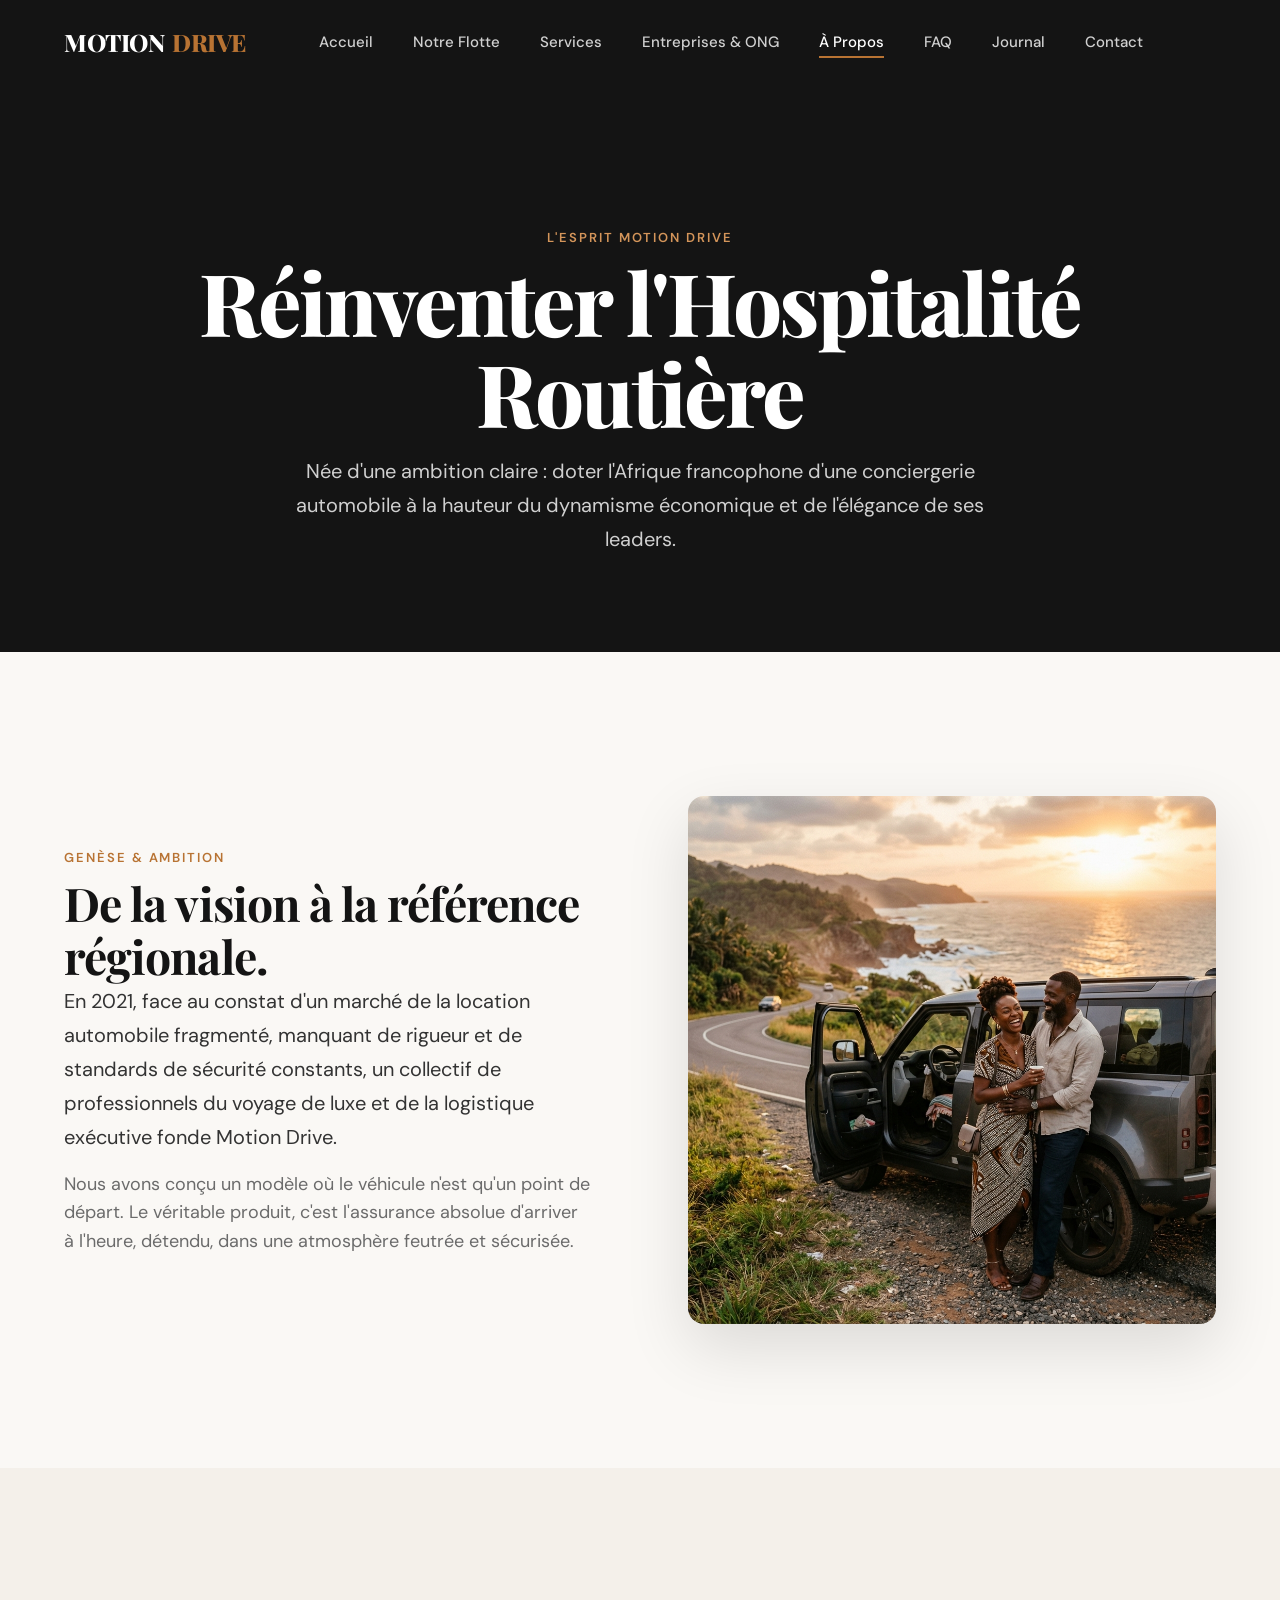
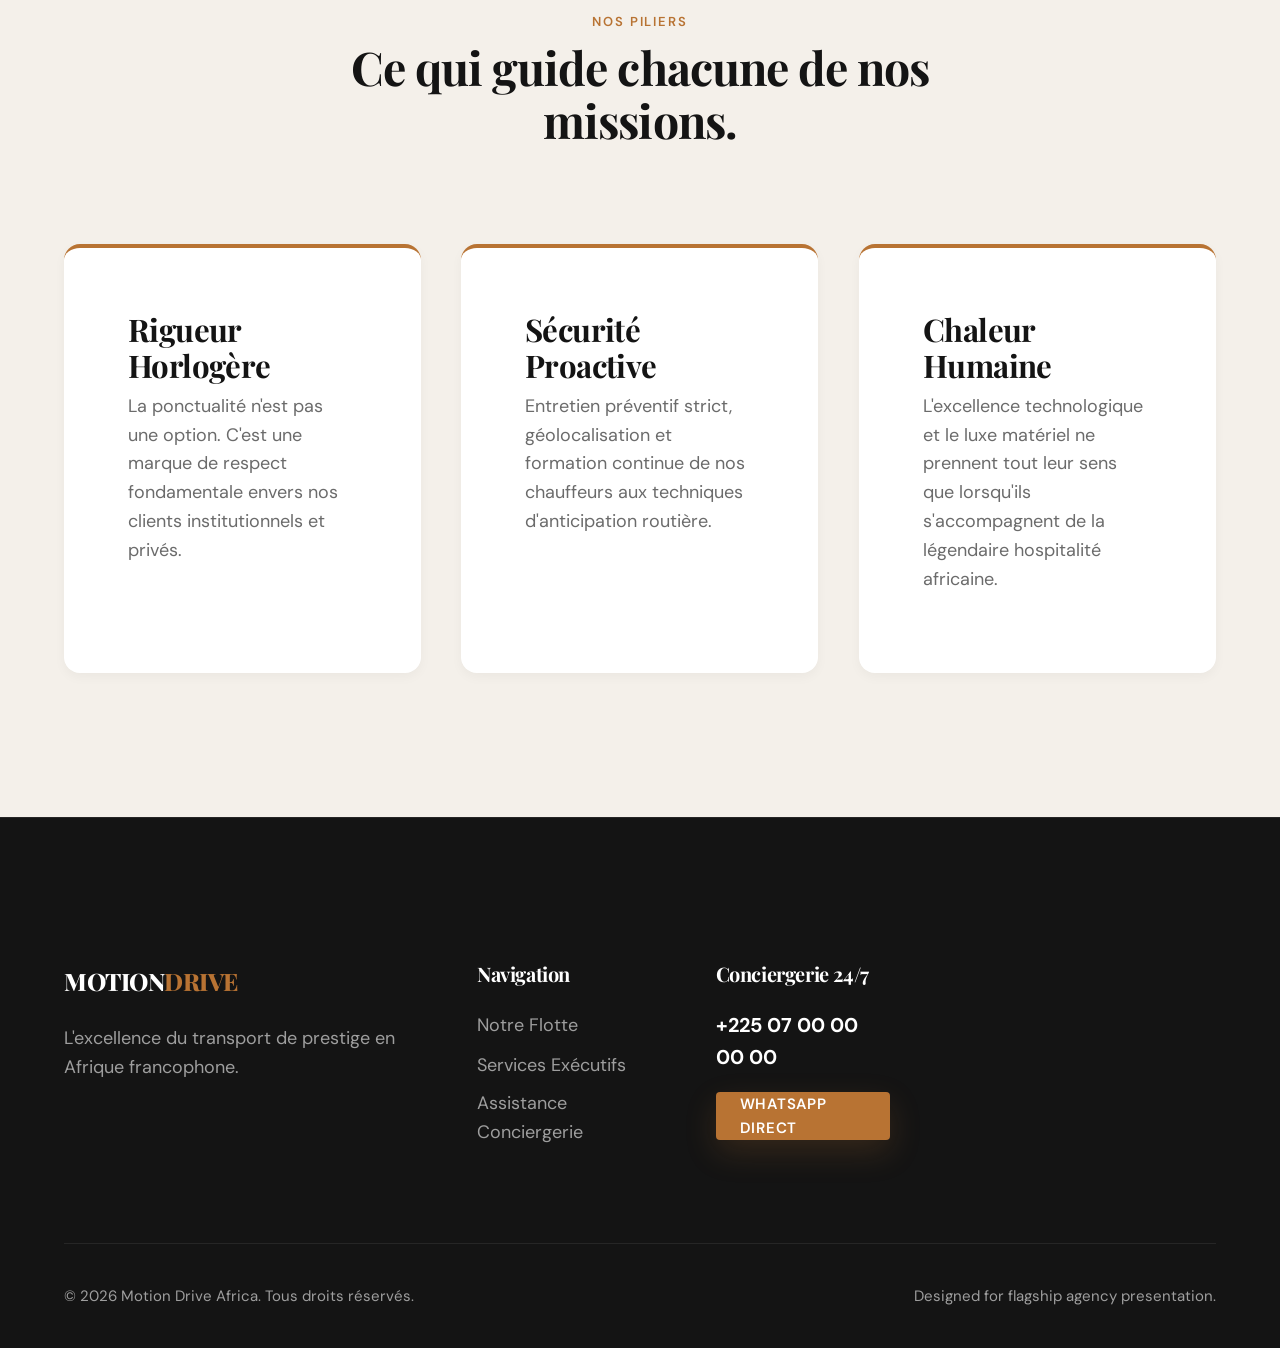
==== about.html @ 5dbb43c7 "feat: add about page detailing African luxury brand vision and core values" ====
<!DOCTYPE html>
<html lang="fr">
<head>
    <meta charset="UTF-8">
    <meta name="viewport" content="width=device-width, initial-scale=1.0">
    <title>À Propos de Motion Drive — Notre Vision & Philosophie</title>
    <meta name="description" content="Découvrez l'histoire de Motion Drive, née de la volonté d'offrir à l'Afrique de l'Ouest un service de location automobile aux standards internationaux de luxe et de sécurité.">
    
    <link rel="stylesheet" href="./css/reset.css">
    <link rel="stylesheet" href="./css/root.css">
    <link rel="stylesheet" href="./css/typography.css">
    <link rel="stylesheet" href="./css/components.css">
    <link rel="stylesheet" href="./css/animations.css">
    <link rel="stylesheet" href="./css/about.css">
</head>
<body>

    <!-- NAVIGATION -->
    <header class="navbar scrolled">
        <div class="container navbar-inner">
            <a href="index.html" class="logo">MOTION<span>DRIVE</span></a>
            <nav class="nav-links">
                <a href="index.html" class="nav-link">Accueil</a>
                <a href="flotte.html" class="nav-link">Notre Flotte</a>
                <a href="services.html" class="nav-link">Services</a>
                <a href="corporate.html" class="nav-link">Entreprises & ONG</a>
                <a href="about.html" class="nav-link active">À Propos</a>
                <a href="faq.html" class="nav-link">FAQ</a>
                <a href="blog.html" class="nav-link">Journal</a>
                <a href="contact.html" class="nav-link">Contact</a>
            </nav>
            <div class="nav-actions" style="display: flex; gap: 12px; align-items: center;">
                <a href="contact.html" class="btn btn-copper" style="display: none; @media(min-width:768px){display:inline-flex;}">Assistance VIP</a>
                <button class="menu-toggle" aria-label="Menu"><span></span><span></span><span></span></button>
            </div>
        </div>
    </header>

    <!-- MOBILE OVERLAY MENU -->
    <div class="mobile-menu">
        <nav class="mobile-nav-links">
            <a href="index.html" class="mobile-nav-link">Accueil</a>
            <a href="flotte.html" class="mobile-nav-link">Notre Flotte</a>
            <a href="services.html" class="mobile-nav-link">Services</a>
            <a href="corporate.html" class="mobile-nav-link">Entreprises & ONG</a>
            <a href="about.html" class="mobile-nav-link text-copper">À Propos</a>
            <a href="faq.html" class="mobile-nav-link">FAQ</a>
            <a href="blog.html" class="mobile-nav-link">Journal</a>
            <a href="contact.html" class="mobile-nav-link">Contact</a>
        </nav>
    </div>

    <!-- ABOUT HERO -->
    <section class="about-hero">
        <div class="container reveal">
            <span class="text-caption" style="color: var(--color-copper-light);">L'Esprit Motion Drive</span>
            <h1 class="text-display" style="color: white; margin-bottom: var(--space-sm);">Réinventer l'Hospitalité Routière</h1>
            <p class="text-lead" style="color: rgba(255,255,255,0.8); max-width: 700px; margin: 0 auto;">Née d'une ambition claire : doter l'Afrique francophone d'une conciergerie automobile à la hauteur du dynamisme économique et de l'élégance de ses leaders.</p>
        </div>
    </section>

    <!-- STORY SECTION -->
    <section class="story-section">
        <div class="container">
            <div class="story-grid">
                <div class="reveal">
                    <span class="text-caption">Genèse & Ambition</span>
                    <h2>De la vision à la référence régionale.</h2>
                    <p class="text-lead">En 2021, face au constat d'un marché de la location automobile fragmenté, manquant de rigueur et de standards de sécurité constants, un collectif de professionnels du voyage de luxe et de la logistique exécutive fonde Motion Drive.</p>
                    <p>Nous avons conçu un modèle où le véhicule n'est qu'un point de départ. Le véritable produit, c'est l'assurance absolue d'arriver à l'heure, détendu, dans une atmosphère feutrée et sécurisée.</p>
                </div>
                <div class="reveal reveal-delay-2" style="border-radius: var(--radius-lg); overflow: hidden; box-shadow: var(--shadow-lg);">
                    <img src="./assets/images/story_couple.png" alt="Visionnaires de Motion Drive">
                </div>
            </div>
        </div>
    </section>

    <!-- VALUES SECTION -->
    <section class="values-section">
        <div class="container">
            <div class="section-header reveal" style="text-align: center; max-width: 700px; margin: 0 auto var(--space-2xl);">
                <span class="text-caption">Nos Piliers</span>
                <h2>Ce qui guide chacune de nos missions.</h2>
            </div>

            <div class="values-grid">
                <div class="value-card reveal">
                    <h3 style="margin-bottom: var(--space-xs);">Rigueur Horlogère</h3>
                    <p>La ponctualité n'est pas une option. C'est une marque de respect fondamentale envers nos clients institutionnels et privés.</p>
                </div>
                <div class="value-card reveal reveal-delay-1">
                    <h3 style="margin-bottom: var(--space-xs);">Sécurité Proactive</h3>
                    <p>Entretien préventif strict, géolocalisation et formation continue de nos chauffeurs aux techniques d'anticipation routière.</p>
                </div>
                <div class="value-card reveal reveal-delay-2">
                    <h3 style="margin-bottom: var(--space-xs);">Chaleur Humaine</h3>
                    <p>L'excellence technologique et le luxe matériel ne prennent tout leur sens que lorsqu'ils s'accompagnent de la légendaire hospitalité africaine.</p>
                </div>
            </div>
        </div>
    </section>

    <!-- FOOTER -->
    <footer class="footer">
        <div class="container">
            <div class="footer-grid">
                <div class="footer-col">
                    <a href="index.html" class="logo" style="margin-bottom: var(--space-md); display: inline-block;">MOTION<span>DRIVE</span></a>
                    <p style="color: var(--color-stone-light);">L'excellence du transport de prestige en Afrique francophone.</p>
                </div>
                <div class="footer-col">
                    <h4>Navigation</h4>
                    <div class="footer-links">
                        <a href="flotte.html">Notre Flotte</a>
                        <a href="services.html">Services Exécutifs</a>
                        <a href="contact.html">Assistance Conciergerie</a>
                    </div>
                </div>
                <div class="footer-col">
                    <h4>Conciergerie 24/7</h4>
                    <div style="font-size: var(--text-lg); font-weight: 700; color: white; margin: var(--space-xs) 0 var(--space-sm);">+225 07 00 00 00 00</div>
                    <a href="https://wa.me/2250700000000" target="_blank" class="btn btn-copper" style="min-height: 44px;">WhatsApp Direct</a>
                </div>
            </div>
            <div class="footer-bottom">
                <div>&copy; 2026 Motion Drive Africa. Tous droits réservés.</div>
                <div>Designed for flagship agency presentation.</div>
            </div>
        </div>
    </footer>

    <script src="./js/main.js"></script>
    <script src="./js/animations.js"></script>
</body>
</html>
---- css/root.css ----
/* ==========================================================================
   MOTION DRIVE - DESIGN TOKENS & CORE VARIABLES
   Flagship Digital Experience for Premium Car Rental
   ========================================================================== */

@import url('https://fonts.googleapis.com/css2?family=DM+Sans:ital,opsz,wght@0,9..40,100..1000;1,9..40,100..1000&family=Playfair+Display:ital,wght@0,400..900;1,400..900&display=swap');

:root {
    /* Color Palette - Luxury African Realism */
    --color-graphite: #141414;
    --color-graphite-mid: #222222;
    --color-graphite-light: #333333;
    --color-stone: #6b6b6b;
    --color-stone-light: #9e9e9e;
    --color-warm-white: #faf8f5;
    --color-cream: #f4f0ea;
    --color-white: #ffffff;
    
    /* Copper Accents */
    --color-copper: #b87333;
    --color-copper-light: #d4955a;
    --color-copper-dark: #8c5523;
    --color-copper-pale: rgba(184, 115, 51, 0.08);

    /* Typography */
    --font-display: 'Playfair Display', Georgia, serif;
    --font-body: 'DM Sans', -apple-system, BlinkMacSystemFont, sans-serif;

    /* Responsive Typography Scale - Mobile First Fluid Sizing */
    --text-xs: clamp(0.75rem, 0.7rem + 0.25vw, 0.8125rem);
    --text-sm: clamp(0.875rem, 0.8rem + 0.35vw, 0.9375rem);
    --text-base: clamp(1rem, 0.95rem + 0.25vw, 1.125rem);
    --text-lg: clamp(1.125rem, 1.05rem + 0.35vw, 1.25rem);
    --text-xl: clamp(1.25rem, 1.15rem + 0.5vw, 1.5rem);
    --text-2xl: clamp(1.5rem, 1.35rem + 0.75vw, 2rem);
    --text-3xl: clamp(2rem, 1.7rem + 1.5vw, 3rem);
    --text-4xl: clamp(2.5rem, 2rem + 2.5vw, 4.5rem);
    --text-display: clamp(3rem, 2.2rem + 4vw, 6.5rem);

    /* Spacing Scale */
    --space-2xs: 0.25rem;
    --space-xs: 0.5rem;
    --space-sm: 1rem;
    --space-md: 1.5rem;
    --space-lg: 2.5rem;
    --space-xl: 4rem;
    --space-2xl: 6rem;
    --space-3xl: 9rem;

    /* Layout */
    --container-max: 1400px;
    --container-padding: clamp(1.25rem, 5vw, 4rem);
    --header-height: 84px;

    /* Shadows - Natural & Soft */
    --shadow-sm: 0 4px 12px rgba(0, 0, 0, 0.04);
    --shadow-md: 0 12px 32px rgba(0, 0, 0, 0.08);
    --shadow-lg: 0 24px 64px rgba(0, 0, 0, 0.12);
    --shadow-copper: 0 12px 32px rgba(184, 115, 51, 0.2);

    /* Borders & Radii */
    --radius-sm: 4px;
    --radius-md: 8px;
    --radius-lg: 16px;
    --border-light: 1px solid rgba(0, 0, 0, 0.08);
    --border-dark: 1px solid rgba(255, 255, 255, 0.12);

    /* Transitions */
    --transition-fast: 0.2s cubic-bezier(0.16, 1, 0.3, 1);
    --transition-smooth: 0.6s cubic-bezier(0.16, 1, 0.3, 1);
    --transition-slow: 1s cubic-bezier(0.16, 1, 0.3, 1);
}
---- css/typography.css ----
/* ==========================================================================
   TYPOGRAPHY HIERARCHY
   ========================================================================== */

h1, h2, h3, h4, h5, h6 {
    font-family: var(--font-display);
    font-weight: 700;
    line-height: 1.15;
    color: var(--color-graphite);
    letter-spacing: -0.02em;
}

.text-display {
    font-size: var(--text-display);
    font-weight: 800;
    line-height: 1.05;
    letter-spacing: -0.03em;
}

h1 { font-size: var(--text-4xl); }
h2 { font-size: var(--text-3xl); }
h3 { font-size: var(--text-2xl); }
h4 { font-size: var(--text-xl); }
h5 { font-size: var(--text-lg); font-family: var(--font-body); font-weight: 600; }
h6 { font-size: var(--text-base); font-family: var(--font-body); font-weight: 600; text-transform: uppercase; letter-spacing: 0.05em; }

p {
    color: var(--color-stone);
    margin-bottom: var(--space-sm);
}

.text-lead {
    font-size: var(--text-lg);
    line-height: 1.7;
    color: var(--color-graphite-light);
    font-weight: 400;
}

.text-caption {
    font-size: var(--text-xs);
    text-transform: uppercase;
    letter-spacing: 0.15em;
    color: var(--color-copper);
    font-weight: 600;
    display: block;
    margin-bottom: var(--space-xs);
}

.text-italic {
    font-style: italic;
    font-family: var(--font-display);
    font-weight: 400;
}

/* Copper highlighting text */
.text-copper {
    color: var(--color-copper);
}
---- css/components.css ----
/* ==========================================================================
   REUSABLE COMPONENTS & UTILITIES
   ========================================================================== */

.container {
    width: 100%;
    max-width: var(--container-max);
    margin: 0 auto;
    padding: 0 var(--container-padding);
}

/* BUTTONS */
.btn {
    display: inline-flex;
    align-items: center;
    justify-content: center;
    gap: var(--space-xs);
    min-height: 52px;
    padding: 0 var(--space-md);
    font-size: var(--text-sm);
    font-weight: 600;
    letter-spacing: 0.05em;
    text-transform: uppercase;
    border-radius: var(--radius-sm);
    transition: var(--transition-fast);
    cursor: pointer;
    position: relative;
    overflow: hidden;
}

.btn-primary {
    background-color: var(--color-graphite);
    color: var(--color-white);
    box-shadow: var(--shadow-sm);
}

.btn-primary:hover {
    background-color: var(--color-copper);
    color: var(--color-white);
    box-shadow: var(--shadow-copper);
    transform: translateY(-2px);
}

.btn-copper {
    background-color: var(--color-copper);
    color: var(--color-white);
    box-shadow: var(--shadow-copper);
}

.btn-copper:hover {
    background-color: var(--color-copper-light);
    transform: translateY(-2px);
}

.btn-outline {
    border: 1px solid var(--color-graphite);
    color: var(--color-graphite);
}

.btn-outline:hover {
    background-color: var(--color-graphite);
    color: var(--color-white);
}

.btn-outline-white {
    border: 1px solid rgba(255, 255, 255, 0.4);
    color: var(--color-white);
}

.btn-outline-white:hover {
    background-color: var(--color-white);
    color: var(--color-graphite);
}

/* NAVIGATION */
.navbar {
    position: fixed;
    top: 0;
    left: 0;
    width: 100%;
    height: var(--header-height);
    z-index: 1000;
    transition: var(--transition-smooth);
    display: flex;
    align-items: center;
}

.navbar.scrolled {
    background-color: rgba(26, 26, 26, 0.92);
    backdrop-filter: blur(12px);
    border-bottom: 1px solid rgba(255, 255, 255, 0.08);
}

.navbar-inner {
    display: flex;
    align-items: center;
    justify-content: space-between;
    width: 100%;
}

.logo {
    font-family: var(--font-display);
    font-size: var(--text-xl);
    font-weight: 800;
    color: var(--color-white);
    letter-spacing: -0.02em;
    display: flex;
    align-items: center;
    gap: 8px;
}

.logo span {
    color: var(--color-copper);
}

.nav-links {
    display: none;
}

@media (min-width: 1024px) {
    .nav-links {
        display: flex;
        align-items: center;
        gap: var(--space-lg);
    }
    
    .nav-link {
        color: rgba(255, 255, 255, 0.8);
        font-size: var(--text-sm);
        font-weight: 500;
        transition: var(--transition-fast);
        position: relative;
    }
    
    .nav-link:hover, .nav-link.active {
        color: var(--color-white);
    }
    
    .nav-link::after {
        content: '';
        position: absolute;
        bottom: -4px;
        left: 0;
        width: 0;
        height: 2px;
        background-color: var(--color-copper);
        transition: var(--transition-fast);
    }
    
    .nav-link:hover::after, .nav-link.active::after {
        width: 100%;
    }
}

/* Mobile Menu Button */
.menu-toggle {
    display: flex;
    flex-direction: column;
    justify-content: space-between;
    width: 32px;
    height: 20px;
    z-index: 1001;
    min-height: 44px;
    align-items: center;
    justify-content: center;
    gap: 6px;
}

.menu-toggle span {
    width: 24px;
    height: 2px;
    background-color: var(--color-white);
    transition: var(--transition-fast);
}

@media (min-width: 1024px) {
    .menu-toggle {
        display: none;
    }
}

/* Mobile Overlay Menu */
.mobile-menu {
    position: fixed;
    top: 0;
    left: 0;
    width: 100%;
    height: 100vh;
    background-color: var(--color-graphite);
    z-index: 999;
    display: flex;
    flex-direction: column;
    justify-content: center;
    padding: var(--container-padding);
    opacity: 0;
    pointer-events: none;
    transition: var(--transition-smooth);
    transform: translateY(-20px);
}

.mobile-menu.active {
    opacity: 1;
    pointer-events: all;
    transform: translateY(0);
}

.mobile-nav-links {
    display: flex;
    flex-direction: column;
    gap: var(--space-md);
    text-align: center;
}

.mobile-nav-link {
    font-family: var(--font-display);
    font-size: var(--text-2xl);
    color: var(--color-white);
    font-weight: 600;
}

/* CARDS */
.card {
    background-color: var(--color-white);
    border-radius: var(--radius-md);
    overflow: hidden;
    box-shadow: var(--shadow-sm);
    transition: var(--transition-smooth);
}

.card:hover {
    box-shadow: var(--shadow-lg);
    transform: translateY(-6px);
}

/* BADGES */
.badge {
    display: inline-block;
    padding: 4px 12px;
    background-color: var(--color-copper-pale);
    color: var(--color-copper-dark);
    font-size: var(--text-xs);
    font-weight: 600;
    border-radius: 20px;
    text-transform: uppercase;
    letter-spacing: 0.05em;
}

/* FOOTER */
.footer {
    background-color: var(--color-graphite);
    color: var(--color-white);
    padding: var(--space-3xl) 0 var(--space-lg);
    border-top: 1px solid rgba(255, 255, 255, 0.08);
}

.footer-grid {
    display: grid;
    grid-template-columns: 1fr;
    gap: var(--space-xl);
    margin-bottom: var(--space-2xl);
}

@media (min-width: 768px) {
    .footer-grid {
        grid-template-columns: repeat(2, 1fr);
    }
}

@media (min-width: 1024px) {
    .footer-grid {
        grid-template-columns: 2fr 1fr 1fr 1.5fr;
    }
}

.footer-col h4 {
    color: var(--color-white);
    font-size: var(--text-lg);
    margin-bottom: var(--space-md);
}

.footer-links {
    display: flex;
    flex-direction: column;
    gap: var(--space-xs);
}

.footer-links a {
    color: var(--color-stone-light);
    transition: var(--transition-fast);
    min-height: 32px;
    display: flex;
    align-items: center;
}

.footer-links a:hover {
    color: var(--color-copper);
    transform: translateX(4px);
}

.footer-bottom {
    padding-top: var(--space-lg);
    border-top: 1px solid rgba(255, 255, 255, 0.08);
    display: flex;
    flex-direction: column;
    gap: var(--space-sm);
    align-items: center;
    text-align: center;
    color: var(--color-stone-light);
    font-size: var(--text-sm);
}

@media (min-width: 768px) {
    .footer-bottom {
        flex-direction: row;
        justify-content: space-between;
        text-align: left;
    }
}

/* STICKY MOBILE BOOKING CTA */
.sticky-mobile-cta {
    position: fixed;
    bottom: 0;
    left: 0;
    width: 100%;
    background-color: var(--color-graphite);
    padding: var(--space-sm) var(--container-padding);
    box-shadow: 0 -4px 20px rgba(0, 0, 0, 0.2);
    z-index: 900;
    display: flex;
    align-items: center;
    justify-content: space-between;
}

@media (min-width: 768px) {
    .sticky-mobile-cta {
        display: none;
    }
}
---- css/animations.css ----
/* ==========================================================================
   ANIMATIONS & MICRO-INTERACTIONS
   ========================================================================== */

/* Keyframes */
@keyframes fadeIn {
    from { opacity: 0; }
    to { opacity: 1; }
}

@keyframes fadeUp {
    from {
        opacity: 0;
        transform: translateY(30px);
    }
    to {
        opacity: 1;
        transform: translateY(0);
    }
}

@keyframes pulseCopper {
    0% { box-shadow: 0 0 0 0 rgba(184, 115, 51, 0.4); }
    70% { box-shadow: 0 0 0 15px rgba(184, 115, 51, 0); }
    100% { box-shadow: 0 0 0 0 rgba(184, 115, 51, 0); }
}

@keyframes floatSlow {
    0%, 100% { transform: translateY(0); }
    50% { transform: translateY(-10px); }
}

/* Scroll Reveal Classes */
.reveal {
    opacity: 0;
    transform: translateY(40px);
    transition: opacity 0.8s cubic-bezier(0.16, 1, 0.3, 1), transform 0.8s cubic-bezier(0.16, 1, 0.3, 1);
    will-change: opacity, transform;
}

.reveal.active {
    opacity: 1;
    transform: translateY(0);
}

.reveal-delay-1 { transition-delay: 0.15s; }
.reveal-delay-2 { transition-delay: 0.3s; }
.reveal-delay-3 { transition-delay: 0.45s; }
.reveal-delay-4 { transition-delay: 0.6s; }

/* Micro-interactions */
.hover-scale {
    transition: transform var(--transition-smooth);
}

.hover-scale:hover {
    transform: scale(1.03);
}

.hover-glow:hover {
    animation: pulseCopper 1.5s infinite;
}

/* Image Zoom on Card Hover */
.img-zoom-container {
    overflow: hidden;
}

.img-zoom-container img {
    transition: transform 0.8s cubic-bezier(0.16, 1, 0.3, 1);
}

.card:hover .img-zoom-container img {
    transform: scale(1.08);
}
---- css/about.css ----
/* ==========================================================================
   ABOUT PAGE STYLES - BRAND STORY & VALUES
   ========================================================================== */

.about-hero {
    padding: calc(var(--header-height) + var(--space-3xl)) 0 var(--space-2xl);
    background-color: var(--color-graphite);
    color: var(--color-white);
    text-align: center;
}

.story-section {
    padding: var(--space-3xl) 0;
    background-color: var(--color-warm-white);
}

.story-grid {
    display: grid;
    grid-template-columns: 1fr;
    gap: var(--space-2xl);
    align-items: center;
}

@media (min-width: 1024px) {
    .story-grid {
        grid-template-columns: 1fr 1fr;
    }
}

.values-section {
    padding: var(--space-3xl) 0;
    background-color: var(--color-cream);
}

.values-grid {
    display: grid;
    grid-template-columns: 1fr;
    gap: var(--space-lg);
}

@media (min-width: 768px) {
    .values-grid {
        grid-template-columns: repeat(3, 1fr);
    }
}

.value-card {
    background-color: var(--color-white);
    padding: var(--space-xl);
    border-radius: var(--radius-lg);
    box-shadow: var(--shadow-sm);
    border-top: 4px solid var(--color-copper);
}
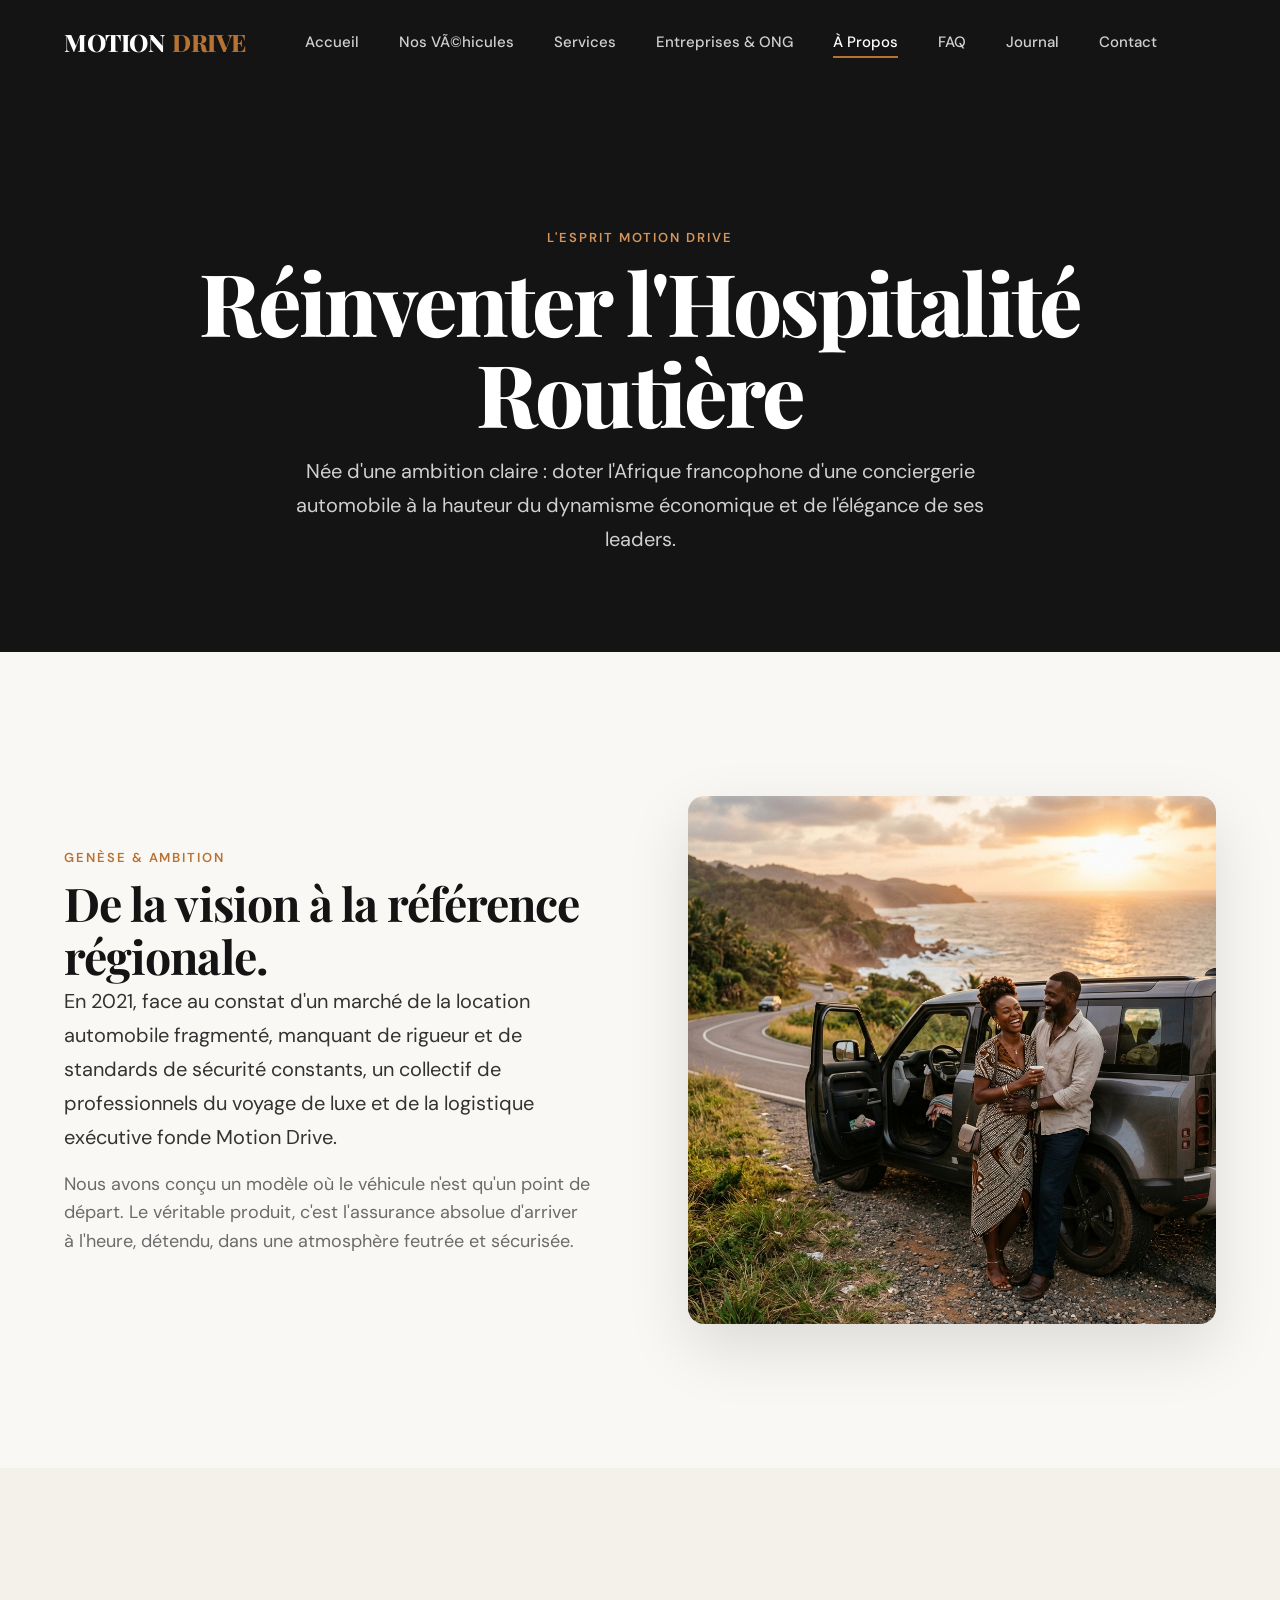
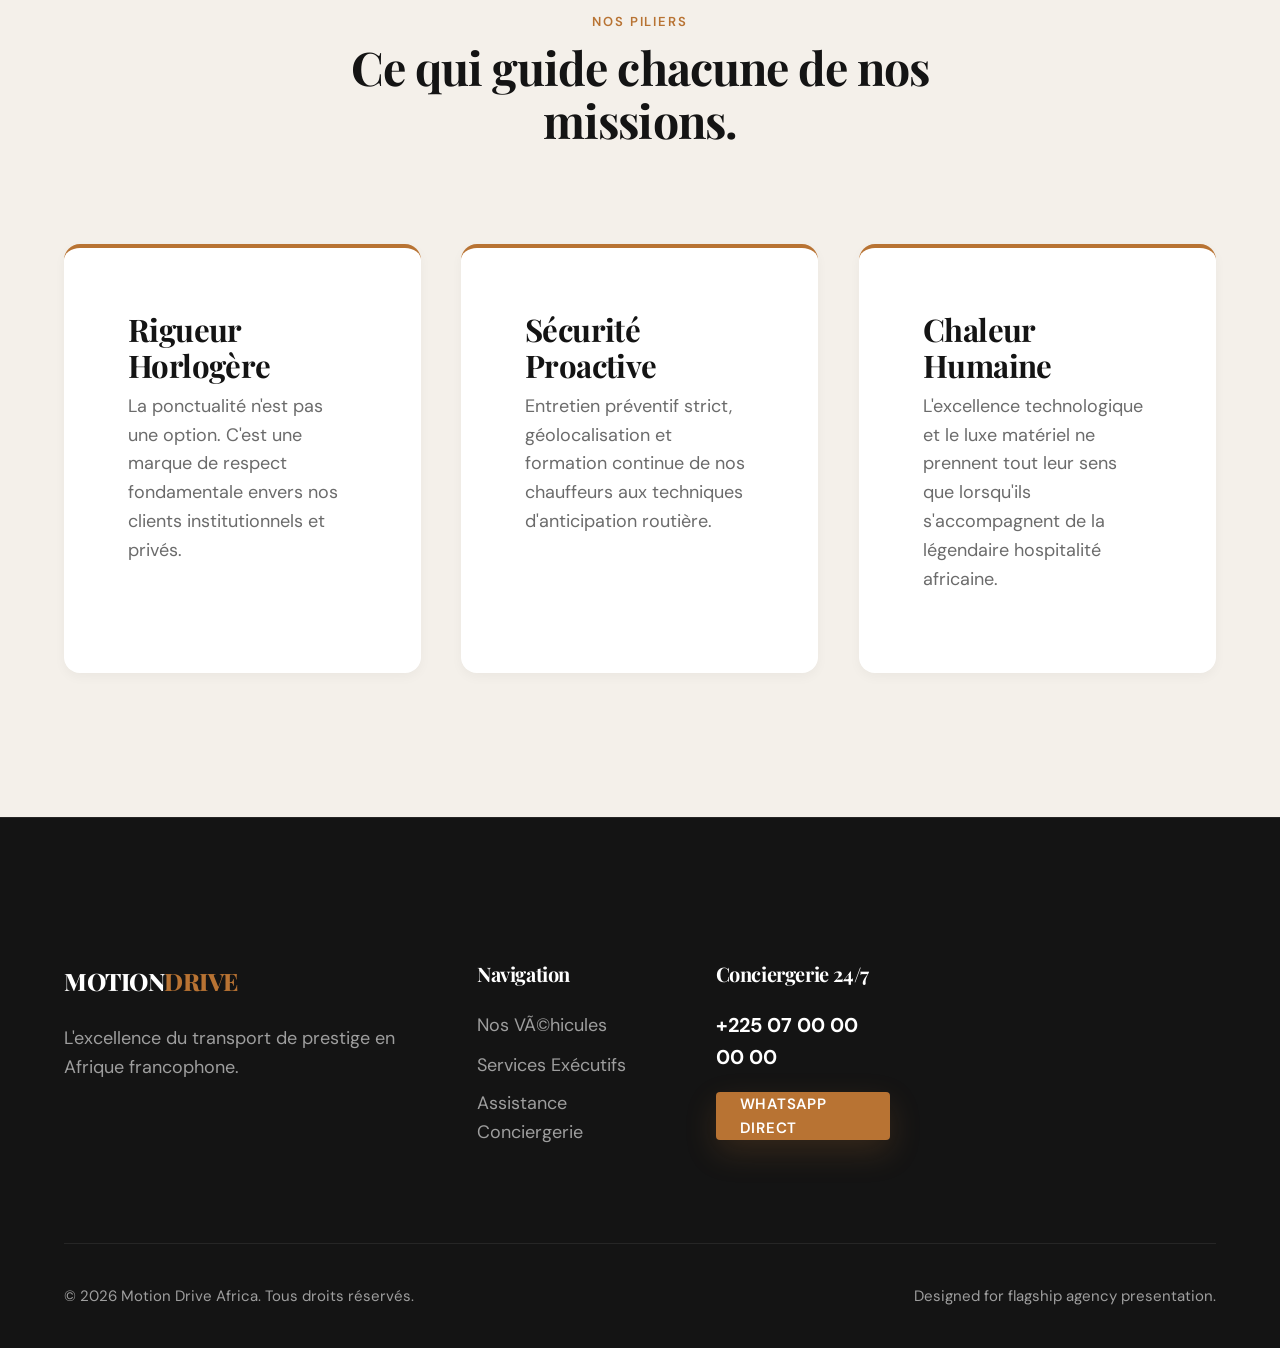
==== commit 27341460: "fix: rename flotte to catalogue and implement universal interactive booking modal across all pages w" ====
--- a/about.html
+++ b/about.html
@@ -1,4 +1,4 @@
-<!DOCTYPE html>
+﻿<!DOCTYPE html>
 <html lang="fr">
 <head>
     <meta charset="UTF-8">
@@ -21,7 +21,7 @@
             <a href="index.html" class="logo">MOTION<span>DRIVE</span></a>
             <nav class="nav-links">
                 <a href="index.html" class="nav-link">Accueil</a>
-                <a href="flotte.html" class="nav-link">Notre Flotte</a>
+                <a href="catalogue.html" class="nav-link">Nos VÃ©hicules</a>
                 <a href="services.html" class="nav-link">Services</a>
                 <a href="corporate.html" class="nav-link">Entreprises & ONG</a>
                 <a href="about.html" class="nav-link active">À Propos</a>
@@ -40,7 +40,7 @@
     <div class="mobile-menu">
         <nav class="mobile-nav-links">
             <a href="index.html" class="mobile-nav-link">Accueil</a>
-            <a href="flotte.html" class="mobile-nav-link">Notre Flotte</a>
+            <a href="catalogue.html" class="mobile-nav-link">Nos VÃ©hicules</a>
             <a href="services.html" class="mobile-nav-link">Services</a>
             <a href="corporate.html" class="mobile-nav-link">Entreprises & ONG</a>
             <a href="about.html" class="mobile-nav-link text-copper">À Propos</a>
@@ -112,7 +112,7 @@
                 <div class="footer-col">
                     <h4>Navigation</h4>
                     <div class="footer-links">
-                        <a href="flotte.html">Notre Flotte</a>
+                        <a href="catalogue.html">Nos VÃ©hicules</a>
                         <a href="services.html">Services Exécutifs</a>
                         <a href="contact.html">Assistance Conciergerie</a>
                     </div>
--- a/css/components.css
+++ b/css/components.css
@@ -337,3 +337,100 @@
         display: none;
     }
 }
+
+/* UNIVERSAL MODAL SYSTEM */
+.modal-overlay {
+    position: fixed;
+    top: 0;
+    left: 0;
+    width: 100%;
+    height: 100%;
+    background-color: rgba(0,0,0,0.8);
+    backdrop-filter: blur(8px);
+    z-index: 9999;
+    display: flex;
+    align-items: center;
+    justify-content: center;
+    padding: var(--container-padding);
+    opacity: 0;
+    pointer-events: none;
+    transition: var(--transition-fast);
+}
+
+.modal-overlay.active {
+    opacity: 1;
+    pointer-events: all;
+}
+
+.modal-overlay.active .modal-content {
+    transform: translateY(0) scale(1);
+    opacity: 1;
+}
+
+.modal-content {
+    background-color: var(--color-white);
+    border-radius: var(--radius-lg);
+    max-width: 900px;
+    width: 100%;
+    max-height: 90vh;
+    overflow-y: auto;
+    padding: var(--space-xl);
+    position: relative;
+    transform: translateY(20px) scale(0.95);
+    opacity: 0;
+    transition: transform 0.4s cubic-bezier(0.16, 1, 0.3, 1), opacity 0.4s ease;
+    box-shadow: 0 25px 50px -12px rgba(0, 0, 0, 0.25);
+}
+
+.booking-modal-content {
+    max-width: 750px;
+    border: 1px solid rgba(184, 115, 51, 0.2);
+}
+
+.selected-car-recap {
+    display: flex;
+    justify-content: space-between;
+    align-items: center;
+    background: var(--color-warm-white);
+    padding: 12px 18px;
+    border-radius: 8px;
+    margin-top: 12px;
+    border-left: 4px solid var(--color-copper);
+}
+
+.close-modal {
+    position: absolute;
+    top: var(--space-md);
+    right: var(--space-md);
+    font-size: 28px;
+    cursor: pointer;
+    background: var(--color-warm-white);
+    border: none;
+    width: 40px;
+    height: 40px;
+    border-radius: 50%;
+    display: flex;
+    align-items: center;
+    justify-content: center;
+    transition: var(--transition-fast);
+}
+
+.close-modal:hover {
+    background: var(--color-graphite);
+    color: white;
+}
+
+@media (max-width: 640px) {
+    .modal-content {
+        padding: var(--space-md);
+        max-height: 95vh;
+    }
+    .booking-form div[style*="grid-template-columns"] {
+        grid-template-columns: 1fr !important;
+    }
+    .selected-car-recap {
+        flex-direction: column;
+        align-items: flex-start;
+        gap: 4px;
+    }
+}
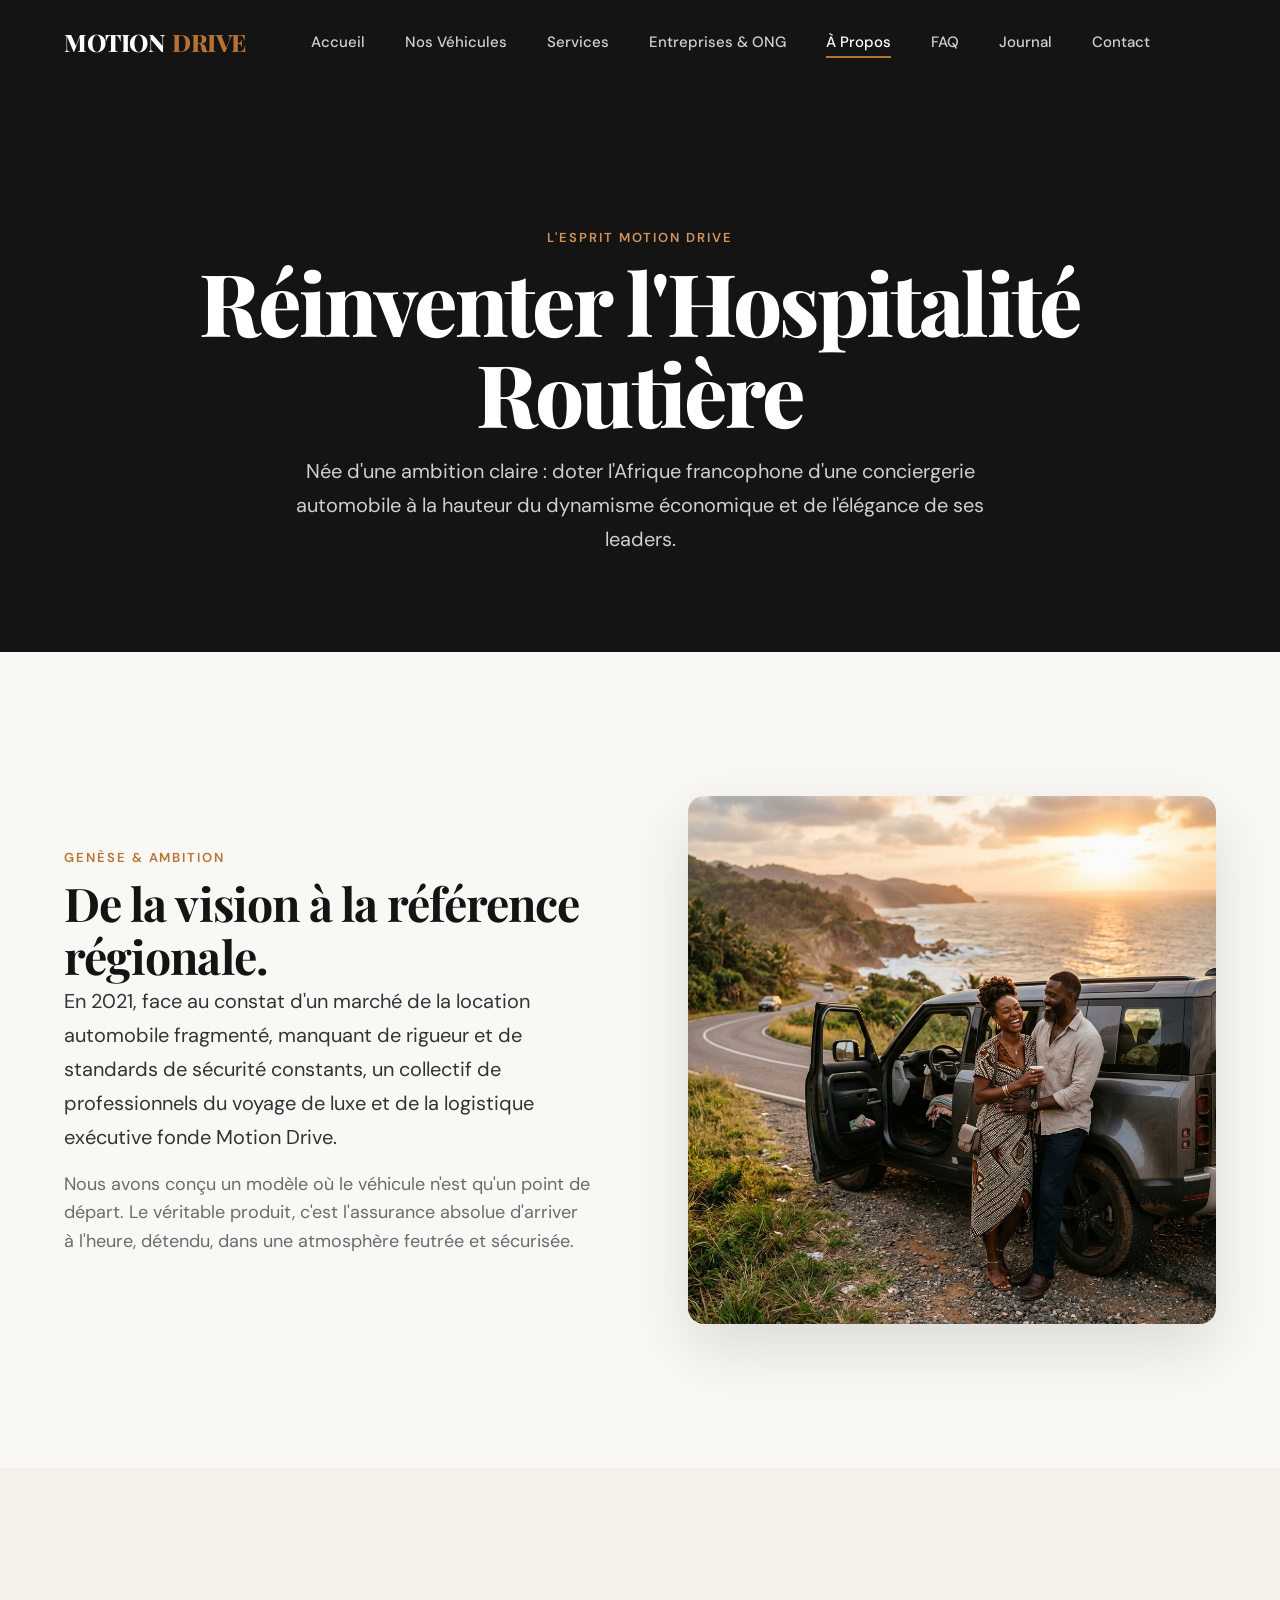
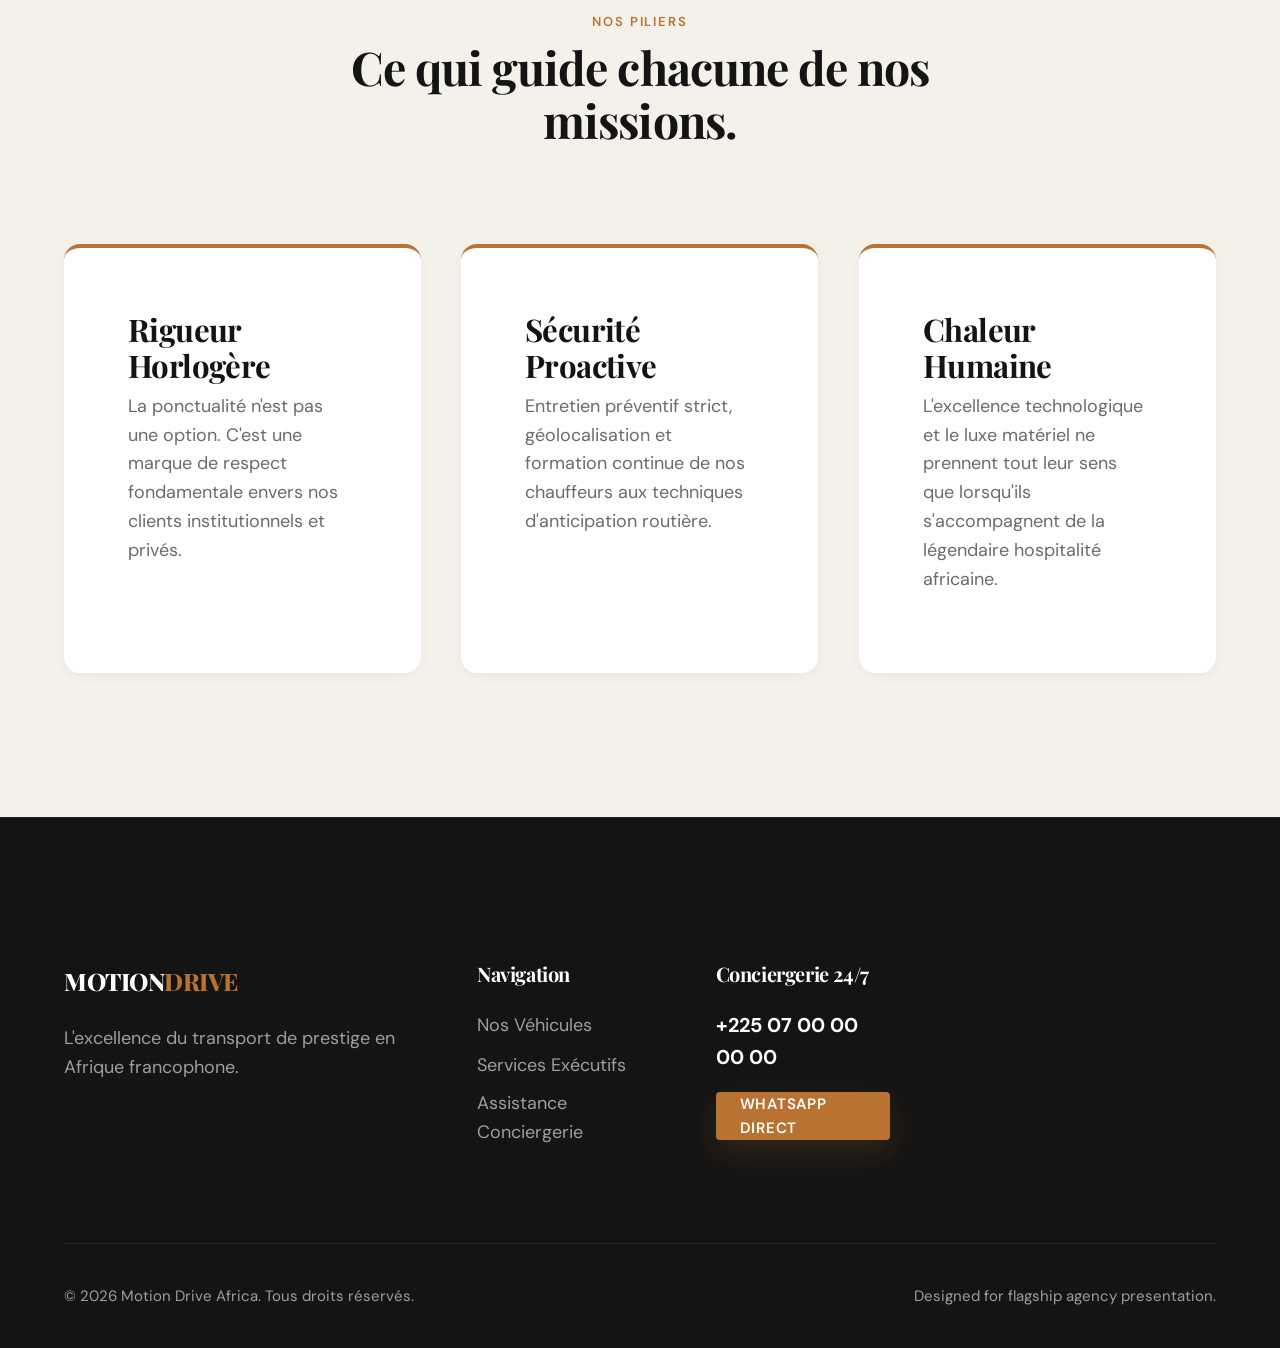
==== commit ddeb6549: "feat: complete redesign of catalogue page using Grid Layout and Trust Bar inspired by reference, and" ====
--- a/about.html
+++ b/about.html
@@ -21,7 +21,7 @@
             <a href="index.html" class="logo">MOTION<span>DRIVE</span></a>
             <nav class="nav-links">
                 <a href="index.html" class="nav-link">Accueil</a>
-                <a href="catalogue.html" class="nav-link">Nos VÃ©hicules</a>
+                <a href="catalogue.html" class="nav-link">Nos Véhicules</a>
                 <a href="services.html" class="nav-link">Services</a>
                 <a href="corporate.html" class="nav-link">Entreprises & ONG</a>
                 <a href="about.html" class="nav-link active">À Propos</a>
@@ -40,7 +40,7 @@
     <div class="mobile-menu">
         <nav class="mobile-nav-links">
             <a href="index.html" class="mobile-nav-link">Accueil</a>
-            <a href="catalogue.html" class="mobile-nav-link">Nos VÃ©hicules</a>
+            <a href="catalogue.html" class="mobile-nav-link">Nos Véhicules</a>
             <a href="services.html" class="mobile-nav-link">Services</a>
             <a href="corporate.html" class="mobile-nav-link">Entreprises & ONG</a>
             <a href="about.html" class="mobile-nav-link text-copper">À Propos</a>
@@ -112,7 +112,7 @@
                 <div class="footer-col">
                     <h4>Navigation</h4>
                     <div class="footer-links">
-                        <a href="catalogue.html">Nos VÃ©hicules</a>
+                        <a href="catalogue.html">Nos Véhicules</a>
                         <a href="services.html">Services Exécutifs</a>
                         <a href="contact.html">Assistance Conciergerie</a>
                     </div>
